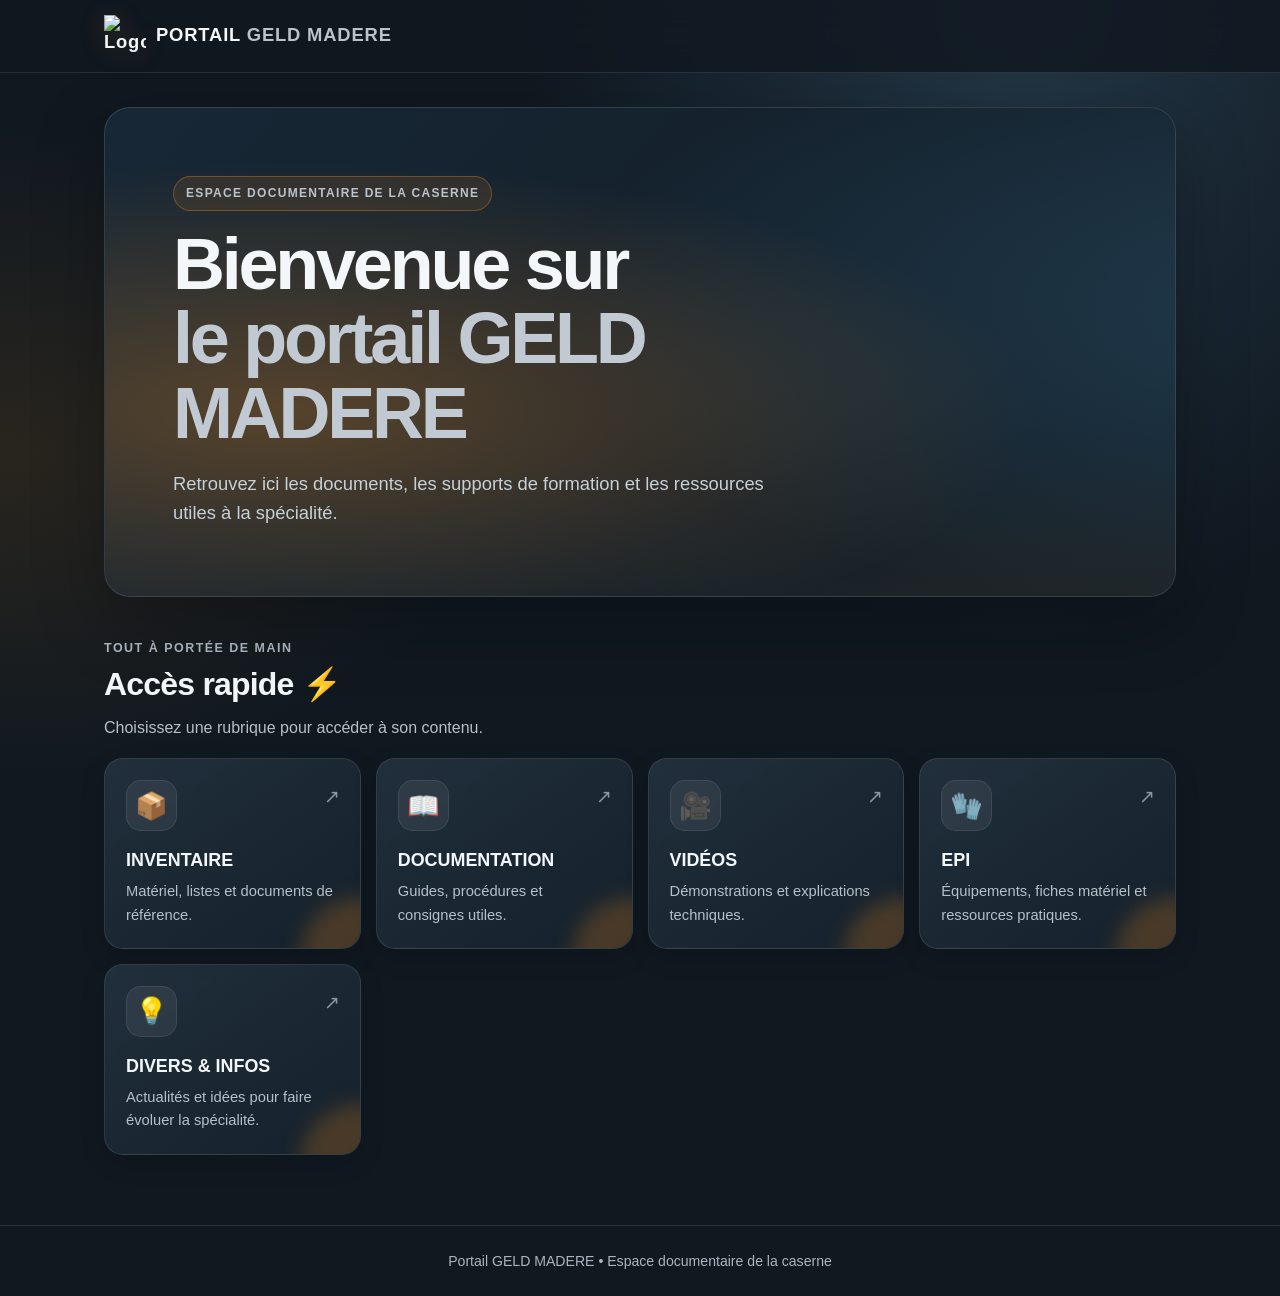
==== index.html @ 0aeb1f53 "Ajouter la page d’accueil du portail GELD" ====
<!doctype html>
<html lang="fr">
<head>
  <meta charset="utf-8">
  <meta name="viewport" content="width=device-width, initial-scale=1">
  <meta name="description" content="Portail documentaire de la spécialité GELD de la caserne.">
  <meta name="theme-color" content="#101820">
  <title>Portail GELD MADERE</title>
  <style>
    :root { --bg:#101820; --panel:#17232e; --panel2:#1d2b37; --ink:#f4f7fa; --muted:#b5c0c9; --orange:#ff941f; --line:rgba(255,255,255,.1); --glow:rgba(255,148,31,.22); }
    * { box-sizing:border-box; }
    html { scroll-behavior:smooth; }
    body { margin:0; color:var(--ink); background:radial-gradient(ellipse at 80% 0%,#233747 0,transparent 35%),radial-gradient(ellipse at 0% 35%,#29251e 0,transparent 28%),var(--bg); font:16px/1.6 -apple-system,BlinkMacSystemFont,"Segoe UI",Arial,sans-serif; }
    a { color:inherit; }
    .topbar { position:sticky; top:0; z-index:5; background:rgba(16,24,32,.82); border-bottom:1px solid var(--line); backdrop-filter:blur(14px); }
    .topbar-inner { max-width:1120px; margin:auto; padding:15px 24px; display:flex; align-items:center; justify-content:space-between; gap:24px; }
    .brand { margin:0; font-size:1.15rem; line-height:1.2; letter-spacing:.045em; font-weight:900; }
    .brand span { color:#b9c3cc; }
    .brand-mark { display:inline-block; width:42px; height:42px; margin-right:10px; object-fit:contain; vertical-align:middle; filter:drop-shadow(0 4px 12px rgba(255,148,31,.2)); }
    nav { display:flex; align-items:center; gap:8px; flex-wrap:wrap; }
    nav a { padding:8px 13px; border-radius:999px; color:var(--muted); font-size:.92rem; font-weight:700; text-decoration:none; transition:.2s; }
    nav a:hover, nav a:focus { color:var(--ink); background:rgba(255,255,255,.09); }
    main { max-width:1120px; margin:auto; padding:34px 24px 70px; }
    .hero { position:relative; isolation:isolate; overflow:hidden; padding:clamp(30px,6vw,68px); border:1px solid rgba(255,255,255,.14); border-radius:26px; background:linear-gradient(130deg,#172735,#111b24); box-shadow:0 24px 70px rgba(0,0,0,.27); }
    .hero:before { content:""; position:absolute; z-index:-1; inset:-45%; pointer-events:none; background:radial-gradient(ellipse at 27% 47%,rgba(255,148,31,.28),transparent 30%),radial-gradient(ellipse at 76% 38%,rgba(62,117,151,.4),transparent 35%),radial-gradient(ellipse at 60% 90%,rgba(255,148,31,.16),transparent 32%); background-size:120% 120%; animation:heroGlow 12s linear infinite alternate; }
    @keyframes heroGlow { from { transform:translate3d(-6%,0,0) scale(.98); } to { transform:translate3d(6%,0,0) scale(1.04); } }
    .hero-layout { position:relative; z-index:1; display:flex; align-items:center; min-height:310px; }
    .hero-content { position:relative; max-width:650px; }
    .eyebrow { display:inline-flex; align-items:center; gap:8px; margin:0 0 16px; padding:7px 12px; border:1px solid rgba(255,148,31,.32); border-radius:999px; color:#b9c3cc; background:rgba(255,148,31,.1); text-transform:uppercase; letter-spacing:.11em; font-size:.75rem; font-weight:850; }
    .hero h2 { margin:0; font-size:clamp(2.3rem,6vw,4.5rem); line-height:1.03; letter-spacing:-.045em; }
    .hero h2 span { color:#c1cad2; }
    .hero-copy { max-width:620px; margin:19px 0 0; color:#c6d0d8; font-size:clamp(1rem,2vw,1.15rem); }
    .hero-actions { display:flex; gap:12px; flex-wrap:wrap; margin-top:27px; }
    .button { display:inline-flex; align-items:center; gap:9px; padding:12px 17px; border:1px solid var(--line); border-radius:12px; font-weight:800; text-decoration:none; transition:transform .18s,box-shadow .18s,background .18s; }
    .button:hover { transform:translateY(-2px); }
    .button.primary { color:#171d23; border-color:transparent; background:linear-gradient(135deg,#ffc46c,var(--orange)); box-shadow:0 8px 24px var(--glow); }
    .button.secondary { background:rgba(255,255,255,.06); }
    .section-heading { display:flex; justify-content:space-between; align-items:end; gap:20px; margin:42px 0 18px; }
    .section-heading h2 { margin:0; font-size:clamp(1.55rem,3vw,2rem); letter-spacing:-.025em; }
    .section-heading p { margin:5px 0 0; color:var(--muted); }
    .section-kicker { color:#aeb9c3; font-size:.78rem; text-transform:uppercase; letter-spacing:.12em; font-weight:850; }
    .grid { display:grid; grid-template-columns:repeat(auto-fit,minmax(205px,1fr)); gap:15px; }
    .card { position:relative; min-height:190px; padding:21px; overflow:hidden; border:1px solid var(--line); border-radius:19px; background:linear-gradient(145deg,rgba(34,49,62,.94),rgba(22,33,44,.95)); text-decoration:none; box-shadow:0 8px 26px rgba(0,0,0,.12); transition:transform .2s,border-color .2s,box-shadow .2s; }
    .card:after { content:""; position:absolute; width:120px; height:120px; right:-60px; bottom:-70px; border-radius:50%; background:var(--glow); filter:blur(10px); transition:transform .2s; }
    .card:hover, .card:focus { transform:translateY(-5px); border-color:rgba(255,148,31,.55); box-shadow:0 15px 34px rgba(0,0,0,.25),0 0 25px rgba(255,148,31,.08); outline:none; }
    .card:hover:after { transform:scale(1.5); }
    .icon { display:grid; place-items:center; width:51px; height:51px; margin-bottom:15px; border:1px solid rgba(255,255,255,.08); border-radius:15px; background:rgba(255,255,255,.07); font-size:1.65rem; }
    .card h3 { margin:0 0 5px; font-size:1.12rem; }
    .card p { margin:0; color:var(--muted); font-size:.92rem; }
    .card-arrow { position:absolute; top:23px; right:20px; color:#8996a1; font-size:1.2rem; }
    .documents { display:grid; grid-template-columns:repeat(auto-fit,minmax(245px,1fr)); gap:14px; }
    .document { display:flex; align-items:center; gap:14px; padding:18px; border:1px solid var(--line); border-radius:16px; background:rgba(27,41,53,.88); transition:transform .18s,border-color .18s; }
    .document:hover { transform:translateY(-3px); border-color:rgba(255,148,31,.4); }
    .doc-icon { display:grid; flex:0 0 46px; place-items:center; width:46px; height:46px; border-radius:14px; background:rgba(255,148,31,.13); font-size:1.4rem; }
    .document h3 { margin:0; font-size:1rem; }
    .document p { margin:2px 0 0; color:var(--muted); font-size:.88rem; }
    .document a { margin-left:auto; color:#ffb858; font-weight:800; text-decoration:none; white-space:nowrap; }
    .document a:hover { text-decoration:underline; }
    .note { margin-top:16px; padding:13px 16px; border-left:3px solid var(--orange); border-radius:0 10px 10px 0; color:#d0d8df; background:rgba(255,148,31,.08); font-size:.9rem; }
    footer { padding:24px; border-top:1px solid var(--line); color:#aab5bf; text-align:center; font-size:.88rem; }
    footer span { color:#aeb9c3; }
    @media (max-width:700px) { .hero-layout { min-height:300px; } }
    @media (max-width:620px) {
      body { background:#101820; }
      .topbar { position:static; }
      .topbar-inner { padding:11px 16px; }
      .brand { display:flex; align-items:center; font-size:.94rem; }
      .brand-mark { width:34px; height:34px; margin-right:8px; }
      main { padding:16px 14px 38px; }
      .hero { padding:17px 16px; border-radius:15px; background:linear-gradient(90deg,rgba(14,24,33,.93),rgba(14,24,33,.78)),#182735; box-shadow:none; }
      .hero-layout { min-height:0; }
      .hero-content { max-width:100%; }
      .hero-photo { top:-23px; right:-20px; width:100%; height:calc(100% + 46px); opacity:.3; -webkit-mask-image:linear-gradient(to right,transparent 0%,#000 42%),linear-gradient(to bottom,transparent 0%,#000 12%,#000 88%,transparent 100%); mask-image:linear-gradient(to right,transparent 0%,#000 42%),linear-gradient(to bottom,transparent 0%,#000 12%,#000 88%,transparent 100%); }
      .eyebrow { margin-bottom:12px; font-size:.66rem; }
      .hero h2 { font-size:clamp(1.55rem,7.5vw,2rem); line-height:1.08; }
      .hero-copy { margin-top:8px; font-size:.88rem; line-height:1.45; }
      .hero-actions { margin-top:11px; }
      .button { padding:8px 12px; font-size:.84rem; }
      .section-heading { margin:26px 2px 12px; }
      .section-heading h2 { font-size:1.35rem; }
      .section-heading p { font-size:.88rem; }
      .section-kicker { font-size:.67rem; }
      .grid { grid-template-columns:1fr; gap:8px; }
      .card { display:grid; grid-template-columns:42px 1fr; grid-template-rows:auto auto; align-items:center; column-gap:12px; min-height:0; padding:12px 14px; border-radius:13px; background:#192630; box-shadow:none; }
      .card:after { display:none; }
      .card:hover, .card:focus { transform:none; box-shadow:none; }
      .icon { grid-column:1; grid-row:1 / span 2; width:40px; height:40px; margin:0; border-radius:12px; font-size:1.35rem; }
      .card h3 { grid-column:2; grid-row:1; align-self:end; margin:0; font-size:.98rem; }
      .card p { grid-column:2; grid-row:2; align-self:start; margin-top:2px; font-size:.81rem; }
      .card-arrow { top:50%; right:13px; transform:translateY(-50%); }
      .documents { grid-template-columns:1fr; gap:8px; }
      .document { padding:13px; border-radius:13px; background:#192630; }
      .doc-icon { flex-basis:40px; width:40px; height:40px; }
      .document h3 { font-size:.93rem; }
      .document p, .document a { font-size:.82rem; }
      .note { font-size:.82rem; }
      footer { padding:18px 14px; font-size:.8rem; }
    }
    @media (max-width:370px) { .grid { grid-template-columns:1fr; } }
    @media (prefers-reduced-motion: reduce) { *,*::before,*::after { scroll-behavior:auto !important; transition:none !important; animation:none !important; } }
  </style>
</head>
<body>
  <header class="topbar">
    <div class="topbar-inner">
      <h1 class="brand"><img class="brand-mark" src="LOGO.png" alt="Logo GELD MADERE">PORTAIL <span>GELD MADERE</span></h1>
    </div>
  </header>
  <main>
    <section class="hero" id="accueil">
      <div class="hero-layout">
        <div class="hero-content">
          <p class="eyebrow">Espace documentaire de la caserne</p>
      <h2>Bienvenue sur<br><span>le portail GELD MADERE</span></h2>
          <p class="hero-copy">Retrouvez ici les documents, les supports de formation et les ressources utiles à la spécialité.</p>
        </div>
      </div>
    </section>
    <section id="rubriques">
      <div class="section-heading"><div><div class="section-kicker">Tout à portée de main</div><h2>Accès rapide ⚡</h2><p>Choisissez une rubrique pour accéder à son contenu.</p></div></div>
      <div class="grid">
        <a class="card" href="https://docs.google.com/forms/d/e/1FAIpQLScbJ4rl3exzf2poyy066Ap8KIxtIil63gRp0yjDs76jo0G02g/viewform" target="_blank" rel="noopener noreferrer"><span class="card-arrow">↗</span><span class="icon" aria-hidden="true">📦</span><h3>INVENTAIRE</h3><p>Matériel, listes et documents de référence.</p></a>
        <a class="card" href="documentation.html"><span class="card-arrow">↗</span><span class="icon" aria-hidden="true">📖</span><h3>DOCUMENTATION</h3><p>Guides, procédures et consignes utiles.</p></a>
        <a class="card" href="videos.html"><span class="card-arrow">↗</span><span class="icon" aria-hidden="true">🎥</span><h3>VIDÉOS</h3><p>Démonstrations et explications techniques.</p></a>
        <a class="card" href="epi.html"><span class="card-arrow">↗</span><span class="icon" aria-hidden="true">🧤</span><h3>EPI</h3><p>Équipements, fiches matériel et ressources pratiques.</p></a>
        <a class="card" href="divers.html"><span class="card-arrow">↗</span><span class="icon" aria-hidden="true">💡</span><h3>DIVERS &amp; INFOS</h3><p>Actualités et idées pour faire évoluer la spécialité.</p></a>
      </div>
    </section>
  </main>
  <footer>Portail GELD MADERE <span>•</span> Espace documentaire de la caserne</footer>
</body>
</html>
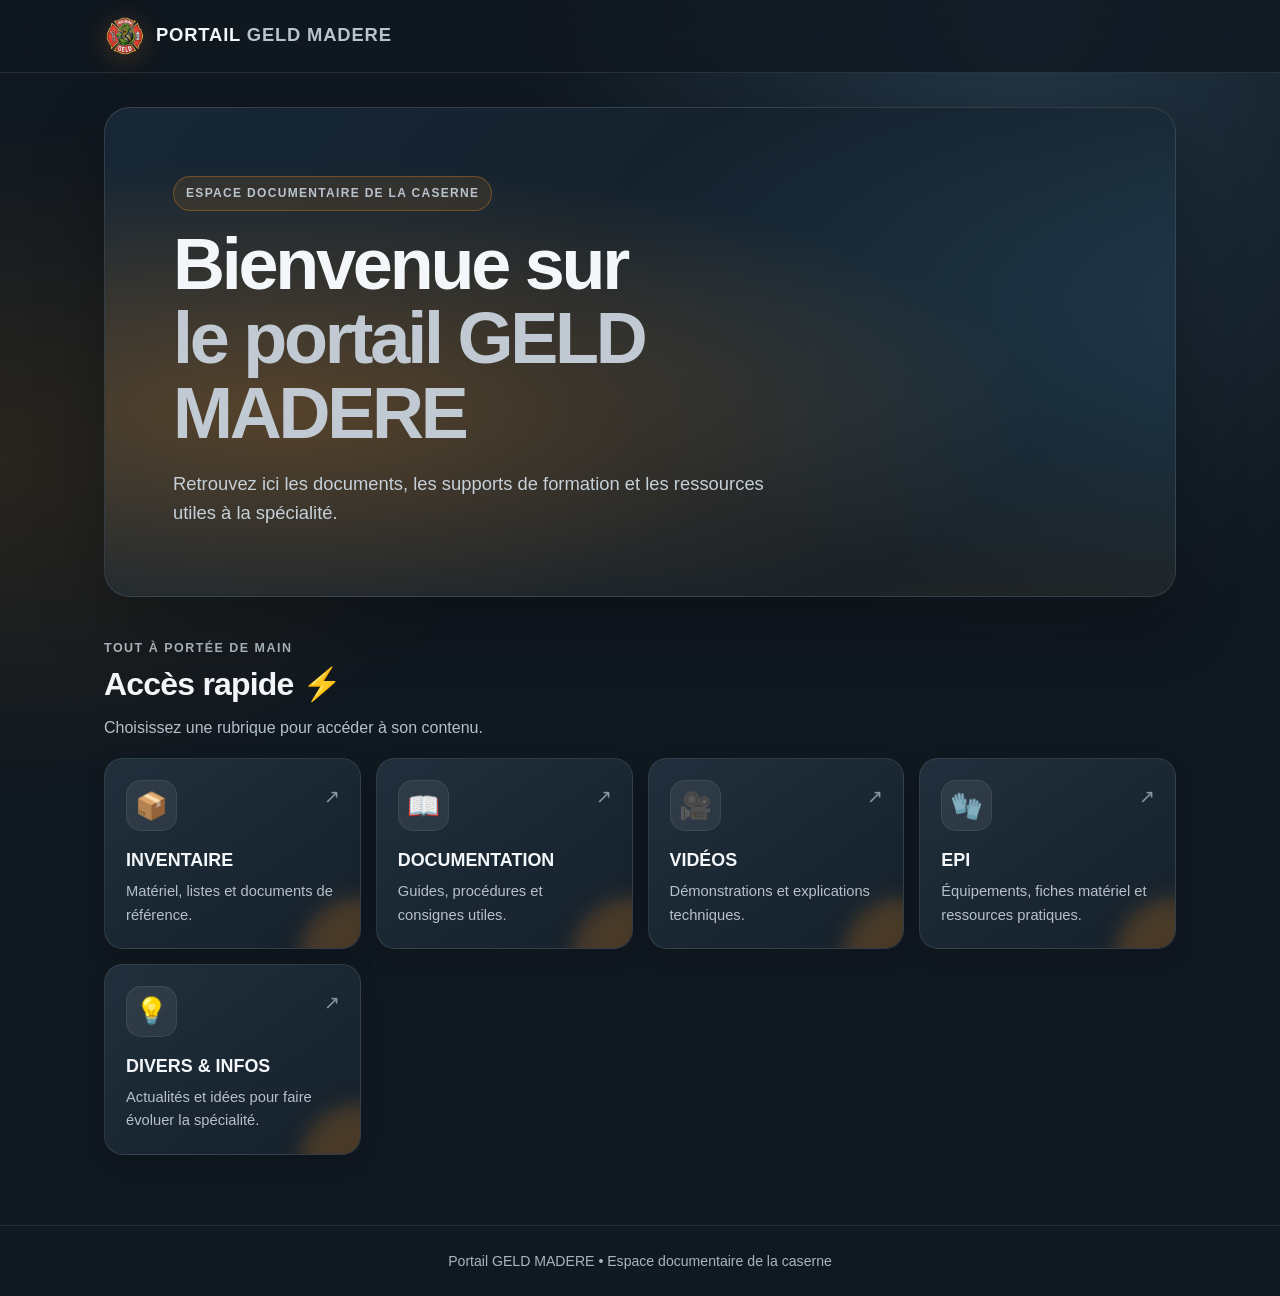
==== commit 49ccd62b: "Simplifier l’affichage mobile" ====
--- a/index.html
+++ b/index.html
@@ -67,27 +67,24 @@
       .brand { display:flex; align-items:center; font-size:.94rem; }
       .brand-mark { width:34px; height:34px; margin-right:8px; }
       main { padding:16px 14px 38px; }
-      .hero { padding:17px 16px; border-radius:15px; background:linear-gradient(90deg,rgba(14,24,33,.93),rgba(14,24,33,.78)),#182735; box-shadow:none; }
+      .hero { padding:15px 16px; border-radius:14px; background:linear-gradient(90deg,rgba(14,24,33,.93),rgba(14,24,33,.78)),#182735; box-shadow:none; }
       .hero-layout { min-height:0; }
       .hero-content { max-width:100%; }
       .hero-photo { top:-23px; right:-20px; width:100%; height:calc(100% + 46px); opacity:.3; -webkit-mask-image:linear-gradient(to right,transparent 0%,#000 42%),linear-gradient(to bottom,transparent 0%,#000 12%,#000 88%,transparent 100%); mask-image:linear-gradient(to right,transparent 0%,#000 42%),linear-gradient(to bottom,transparent 0%,#000 12%,#000 88%,transparent 100%); }
-      .eyebrow { margin-bottom:12px; font-size:.66rem; }
-      .hero h2 { font-size:clamp(1.55rem,7.5vw,2rem); line-height:1.08; }
-      .hero-copy { margin-top:8px; font-size:.88rem; line-height:1.45; }
+      .eyebrow, .hero-copy { display:none; }
+      .hero h2 { font-size:clamp(1.35rem,6vw,1.7rem); line-height:1.12; letter-spacing:-.025em; }
       .hero-actions { margin-top:11px; }
       .button { padding:8px 12px; font-size:.84rem; }
-      .section-heading { margin:26px 2px 12px; }
-      .section-heading h2 { font-size:1.35rem; }
-      .section-heading p { font-size:.88rem; }
-      .section-kicker { font-size:.67rem; }
-      .grid { grid-template-columns:1fr; gap:8px; }
-      .card { display:grid; grid-template-columns:42px 1fr; grid-template-rows:auto auto; align-items:center; column-gap:12px; min-height:0; padding:12px 14px; border-radius:13px; background:#192630; box-shadow:none; }
+      .section-heading { margin:18px 2px 9px; }
+      .section-heading h2 { font-size:1.2rem; }
+      .section-heading p, .section-kicker { display:none; }
+      .grid { grid-template-columns:1fr; gap:7px; }
+      .card { display:grid; grid-template-columns:34px 1fr; align-items:center; column-gap:10px; min-height:0; padding:10px 12px; border-radius:11px; background:#192630; box-shadow:none; }
       .card:after { display:none; }
       .card:hover, .card:focus { transform:none; box-shadow:none; }
-      .icon { grid-column:1; grid-row:1 / span 2; width:40px; height:40px; margin:0; border-radius:12px; font-size:1.35rem; }
-      .card h3 { grid-column:2; grid-row:1; align-self:end; margin:0; font-size:.98rem; }
-      .card p { grid-column:2; grid-row:2; align-self:start; margin-top:2px; font-size:.81rem; }
-      .card-arrow { top:50%; right:13px; transform:translateY(-50%); }
+      .icon { grid-column:1; grid-row:1; width:32px; height:32px; margin:0; border:0; background:transparent; font-size:1.2rem; }
+      .card h3 { grid-column:2; grid-row:1; margin:0; font-size:.92rem; }
+      .card p, .card-arrow { display:none; }
       .documents { grid-template-columns:1fr; gap:8px; }
       .document { padding:13px; border-radius:13px; background:#192630; }
       .doc-icon { flex-basis:40px; width:40px; height:40px; }
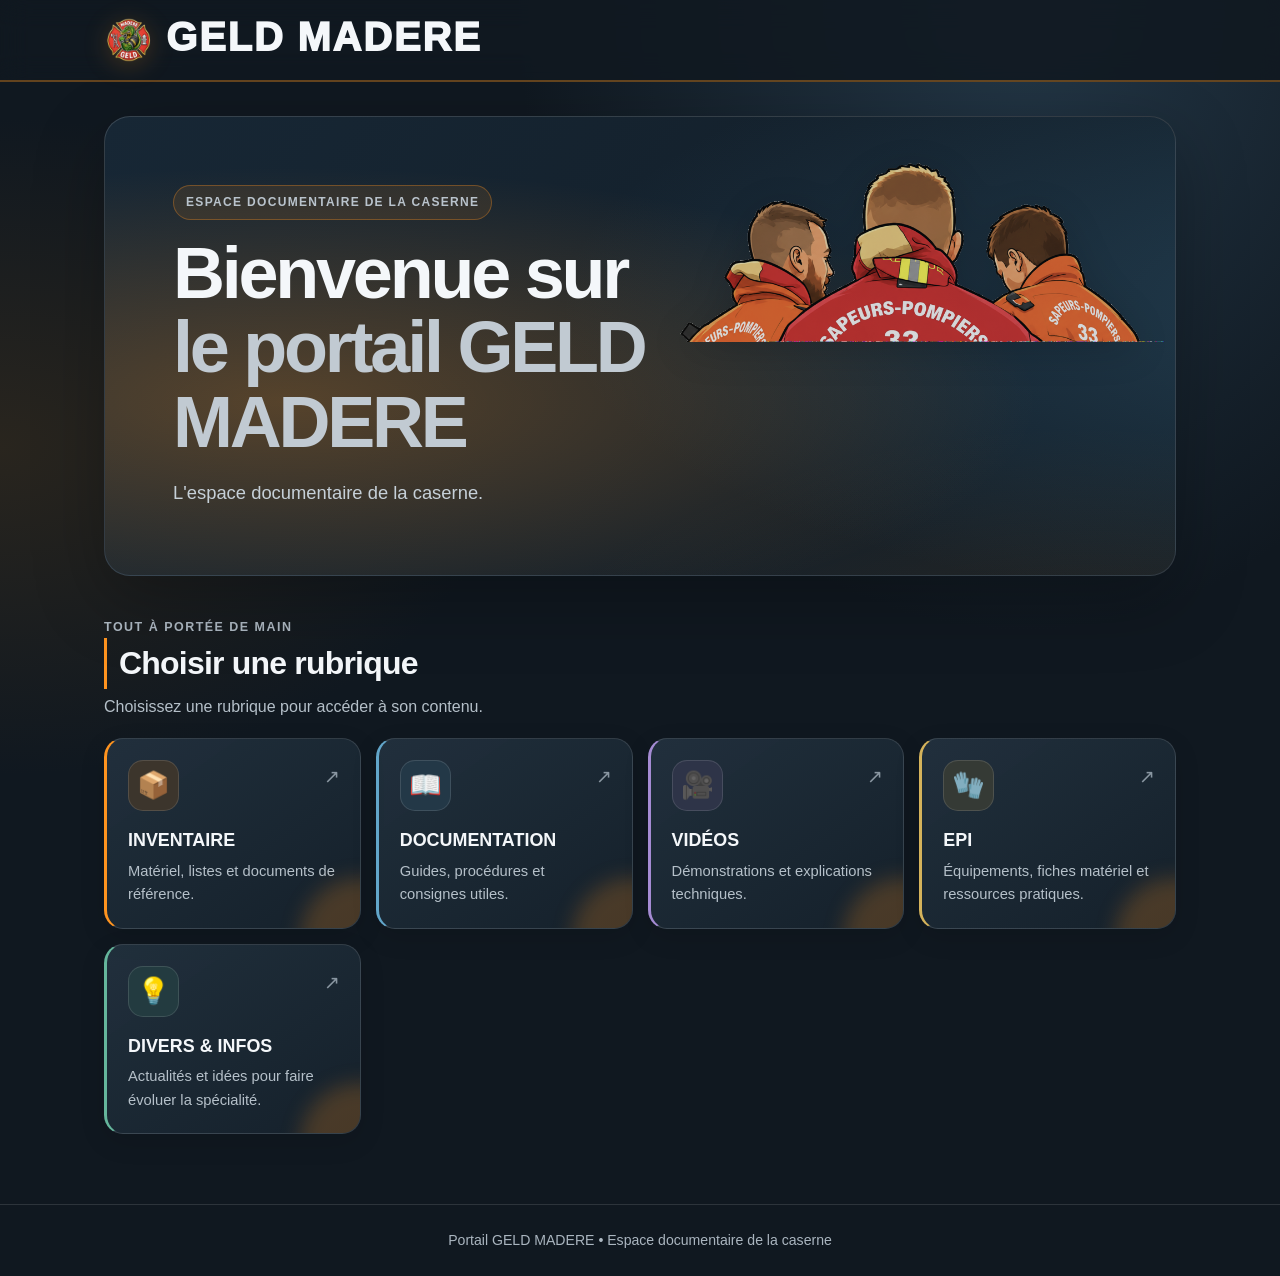
==== commit 2efdf164: "Détourer l’image et agrandir le nom GELD MADERE" ====
--- a/index.html
+++ b/index.html
@@ -5,18 +5,18 @@
   <meta name="viewport" content="width=device-width, initial-scale=1">
   <meta name="description" content="Portail documentaire de la spécialité GELD de la caserne.">
   <meta name="theme-color" content="#101820">
-  <title>Portail GELD MADERE</title>
+  <title>GELD MADERE</title>
   <style>
-    :root { --bg:#101820; --panel:#17232e; --panel2:#1d2b37; --ink:#f4f7fa; --muted:#b5c0c9; --orange:#ff941f; --line:rgba(255,255,255,.1); --glow:rgba(255,148,31,.22); }
+    :root { --bg:#101820; --panel:#17232e; --panel2:#1d2b37; --ink:#f4f7fa; --muted:#b5c0c9; --orange:#ff941f; --line:rgba(255,255,255,.12); --glow:rgba(255,148,31,.22); }
     * { box-sizing:border-box; }
     html { scroll-behavior:smooth; }
     body { margin:0; color:var(--ink); background:radial-gradient(ellipse at 80% 0%,#233747 0,transparent 35%),radial-gradient(ellipse at 0% 35%,#29251e 0,transparent 28%),var(--bg); font:16px/1.6 -apple-system,BlinkMacSystemFont,"Segoe UI",Arial,sans-serif; }
     a { color:inherit; }
-    .topbar { position:sticky; top:0; z-index:5; background:rgba(16,24,32,.82); border-bottom:1px solid var(--line); backdrop-filter:blur(14px); }
+    .topbar { position:sticky; top:0; z-index:5; background:rgba(16,24,32,.88); border-bottom:2px solid rgba(255,148,31,.35); backdrop-filter:blur(14px); }
     .topbar-inner { max-width:1120px; margin:auto; padding:15px 24px; display:flex; align-items:center; justify-content:space-between; gap:24px; }
-    .brand { margin:0; font-size:1.15rem; line-height:1.2; letter-spacing:.045em; font-weight:900; }
-    .brand span { color:#b9c3cc; }
-    .brand-mark { display:inline-block; width:42px; height:42px; margin-right:10px; object-fit:contain; vertical-align:middle; filter:drop-shadow(0 4px 12px rgba(255,148,31,.2)); }
+    .brand { margin:0; font-size:2.5rem; line-height:1.05; letter-spacing:.045em; font-weight:950; }
+    .brand span { margin-left:.3em; color:#b9c3cc; }
+    .brand-mark { display:inline-block; width:50px; height:50px; margin-right:12px; object-fit:contain; vertical-align:middle; filter:drop-shadow(0 4px 12px rgba(255,148,31,.2)); }
     nav { display:flex; align-items:center; gap:8px; flex-wrap:wrap; }
     nav a { padding:8px 13px; border-radius:999px; color:var(--muted); font-size:.92rem; font-weight:700; text-decoration:none; transition:.2s; }
     nav a:hover, nav a:focus { color:var(--ink); background:rgba(255,255,255,.09); }
@@ -24,8 +24,9 @@
     .hero { position:relative; isolation:isolate; overflow:hidden; padding:clamp(30px,6vw,68px); border:1px solid rgba(255,255,255,.14); border-radius:26px; background:linear-gradient(130deg,#172735,#111b24); box-shadow:0 24px 70px rgba(0,0,0,.27); }
     .hero:before { content:""; position:absolute; z-index:-1; inset:-45%; pointer-events:none; background:radial-gradient(ellipse at 27% 47%,rgba(255,148,31,.28),transparent 30%),radial-gradient(ellipse at 76% 38%,rgba(62,117,151,.4),transparent 35%),radial-gradient(ellipse at 60% 90%,rgba(255,148,31,.16),transparent 32%); background-size:120% 120%; animation:heroGlow 12s linear infinite alternate; }
     @keyframes heroGlow { from { transform:translate3d(-6%,0,0) scale(.98); } to { transform:translate3d(6%,0,0) scale(1.04); } }
+    .hero-art { position:absolute; z-index:0; top:50%; right:1%; width:48%; height:100%; object-fit:contain; object-position:center; transform:translateY(-50%); opacity:.82; filter:drop-shadow(0 8px 20px rgba(0,0,0,.2)); pointer-events:none; }
     .hero-layout { position:relative; z-index:1; display:flex; align-items:center; min-height:310px; }
-    .hero-content { position:relative; max-width:650px; }
+    .hero-content { position:relative; max-width:56%; }
     .eyebrow { display:inline-flex; align-items:center; gap:8px; margin:0 0 16px; padding:7px 12px; border:1px solid rgba(255,148,31,.32); border-radius:999px; color:#b9c3cc; background:rgba(255,148,31,.1); text-transform:uppercase; letter-spacing:.11em; font-size:.75rem; font-weight:850; }
     .hero h2 { margin:0; font-size:clamp(2.3rem,6vw,4.5rem); line-height:1.03; letter-spacing:-.045em; }
     .hero h2 span { color:#c1cad2; }
@@ -36,15 +37,16 @@
     .button.primary { color:#171d23; border-color:transparent; background:linear-gradient(135deg,#ffc46c,var(--orange)); box-shadow:0 8px 24px var(--glow); }
     .button.secondary { background:rgba(255,255,255,.06); }
     .section-heading { display:flex; justify-content:space-between; align-items:end; gap:20px; margin:42px 0 18px; }
-    .section-heading h2 { margin:0; font-size:clamp(1.55rem,3vw,2rem); letter-spacing:-.025em; }
+    .section-heading h2 { margin:0; padding-left:12px; border-left:3px solid #ff941f; font-size:clamp(1.55rem,3vw,2rem); letter-spacing:-.025em; }
     .section-heading p { margin:5px 0 0; color:var(--muted); }
     .section-kicker { color:#aeb9c3; font-size:.78rem; text-transform:uppercase; letter-spacing:.12em; font-weight:850; }
     .grid { display:grid; grid-template-columns:repeat(auto-fit,minmax(205px,1fr)); gap:15px; }
-    .card { position:relative; min-height:190px; padding:21px; overflow:hidden; border:1px solid var(--line); border-radius:19px; background:linear-gradient(145deg,rgba(34,49,62,.94),rgba(22,33,44,.95)); text-decoration:none; box-shadow:0 8px 26px rgba(0,0,0,.12); transition:transform .2s,border-color .2s,box-shadow .2s; }
+    .card { position:relative; min-height:190px; padding:21px; overflow:hidden; border:1px solid var(--line); border-left:3px solid var(--tile,#ff941f); border-radius:19px; background:linear-gradient(145deg,rgba(34,49,62,.94),rgba(22,33,44,.95)); text-decoration:none; box-shadow:0 8px 26px rgba(0,0,0,.12); transition:transform .2s,border-color .2s,box-shadow .2s; }
+    .card:nth-child(2) { --tile:#62a6ca; } .card:nth-child(3) { --tile:#a58bd3; } .card:nth-child(4) { --tile:#d5b35b; } .card:nth-child(5) { --tile:#65b69c; }
     .card:after { content:""; position:absolute; width:120px; height:120px; right:-60px; bottom:-70px; border-radius:50%; background:var(--glow); filter:blur(10px); transition:transform .2s; }
     .card:hover, .card:focus { transform:translateY(-5px); border-color:rgba(255,148,31,.55); box-shadow:0 15px 34px rgba(0,0,0,.25),0 0 25px rgba(255,148,31,.08); outline:none; }
     .card:hover:after { transform:scale(1.5); }
-    .icon { display:grid; place-items:center; width:51px; height:51px; margin-bottom:15px; border:1px solid rgba(255,255,255,.08); border-radius:15px; background:rgba(255,255,255,.07); font-size:1.65rem; }
+    .icon { display:grid; place-items:center; width:51px; height:51px; margin-bottom:15px; border:1px solid rgba(255,255,255,.12); border-radius:15px; background:rgba(255,148,31,.14); background:color-mix(in srgb,var(--tile,#ff941f) 16%,#17232e); font-size:1.65rem; }
     .card h3 { margin:0 0 5px; font-size:1.12rem; }
     .card p { margin:0; color:var(--muted); font-size:.92rem; }
     .card-arrow { position:absolute; top:23px; right:20px; color:#8996a1; font-size:1.2rem; }
@@ -62,36 +64,40 @@
     @media (max-width:700px) { .hero-layout { min-height:300px; } }
     @media (max-width:620px) {
       body { background:#101820; }
-      .topbar { position:static; }
-      .topbar-inner { padding:11px 16px; }
-      .brand { display:flex; align-items:center; font-size:.94rem; }
-      .brand-mark { width:34px; height:34px; margin-right:8px; }
-      main { padding:16px 14px 38px; }
-      .hero { padding:15px 16px; border-radius:14px; background:linear-gradient(90deg,rgba(14,24,33,.93),rgba(14,24,33,.78)),#182735; box-shadow:none; }
+      .topbar { position:static; background:#121c25; }
+      .topbar-inner { padding:8px 13px; }
+      .brand { display:flex; align-items:center; font-size:clamp(2rem,10vw,2.5rem); line-height:1; }
+      .brand-mark { width:44px; height:44px; margin-right:9px; }
+      main { padding:10px 12px 24px; }
+      .hero { min-height:145px; padding:15px 13px; border:1px solid rgba(255,255,255,.1); border-radius:15px; background:linear-gradient(110deg,#182630,#121c25); box-shadow:none; }
+      .hero:before { opacity:.28; }
       .hero-layout { min-height:0; }
-      .hero-content { max-width:100%; }
-      .hero-photo { top:-23px; right:-20px; width:100%; height:calc(100% + 46px); opacity:.3; -webkit-mask-image:linear-gradient(to right,transparent 0%,#000 42%),linear-gradient(to bottom,transparent 0%,#000 12%,#000 88%,transparent 100%); mask-image:linear-gradient(to right,transparent 0%,#000 42%),linear-gradient(to bottom,transparent 0%,#000 12%,#000 88%,transparent 100%); }
-      .eyebrow, .hero-copy { display:none; }
-      .hero h2 { font-size:clamp(1.35rem,6vw,1.7rem); line-height:1.12; letter-spacing:-.025em; }
+      .hero-content { max-width:67%; }
+      .hero-art { top:0; right:-14%; width:78%; height:100%; transform:none; opacity:.62; }
+      .eyebrow { display:none; }
+      .hero h2 { font-size:clamp(1.25rem,5.8vw,1.55rem); line-height:1.15; letter-spacing:-.025em; }
+      .hero h2 br { display:none; }
+      .hero-copy { margin:4px 0 0; font-size:.82rem; line-height:1.35; color:#aeb9c3; }
       .hero-actions { margin-top:11px; }
       .button { padding:8px 12px; font-size:.84rem; }
-      .section-heading { margin:18px 2px 9px; }
-      .section-heading h2 { font-size:1.2rem; }
+      .section-heading { margin:15px 1px 8px; }
+      .section-heading h2 { padding-left:9px; font-size:1rem; letter-spacing:0; }
       .section-heading p, .section-kicker { display:none; }
-      .grid { grid-template-columns:1fr; gap:7px; }
-      .card { display:grid; grid-template-columns:34px 1fr; align-items:center; column-gap:10px; min-height:0; padding:10px 12px; border-radius:11px; background:#192630; box-shadow:none; }
+      .grid { grid-template-columns:1fr; gap:6px; }
+      .card { display:grid; grid-template-columns:44px 1fr; align-items:center; column-gap:11px; min-height:74px; padding:11px 13px; border-radius:12px; background:#192630; background:linear-gradient(100deg,color-mix(in srgb,var(--tile,#ff941f) 8%,#192630),#192630 50%); box-shadow:none; }
       .card:after { display:none; }
       .card:hover, .card:focus { transform:none; box-shadow:none; }
-      .icon { grid-column:1; grid-row:1; width:32px; height:32px; margin:0; border:0; background:transparent; font-size:1.2rem; }
-      .card h3 { grid-column:2; grid-row:1; margin:0; font-size:.92rem; }
-      .card p, .card-arrow { display:none; }
+      .icon { grid-column:1; grid-row:1; width:40px; height:40px; margin:0; border:0; border-radius:11px; background:rgba(255,148,31,.14); background:color-mix(in srgb,var(--tile,#ff941f) 16%,#192630); font-size:1.45rem; }
+      .card h3 { grid-column:2; grid-row:1; margin:0; font-size:1.08rem; }
+      .card p { display:none; }
+      .card-arrow { top:50%; right:12px; transform:translateY(-50%); font-size:1rem; }
       .documents { grid-template-columns:1fr; gap:8px; }
       .document { padding:13px; border-radius:13px; background:#192630; }
       .doc-icon { flex-basis:40px; width:40px; height:40px; }
       .document h3 { font-size:.93rem; }
       .document p, .document a { font-size:.82rem; }
       .note { font-size:.82rem; }
-      footer { padding:18px 14px; font-size:.8rem; }
+      footer { display:none; }
     }
     @media (max-width:370px) { .grid { grid-template-columns:1fr; } }
     @media (prefers-reduced-motion: reduce) { *,*::before,*::after { scroll-behavior:auto !important; transition:none !important; animation:none !important; } }
@@ -100,21 +106,22 @@
 <body>
   <header class="topbar">
     <div class="topbar-inner">
-      <h1 class="brand"><img class="brand-mark" src="LOGO.png" alt="Logo GELD MADERE">PORTAIL <span>GELD MADERE</span></h1>
+      <h1 class="brand"><img class="brand-mark" src="LOGO.png" alt="Logo GELD MADERE">GELD MADERE</h1>
     </div>
   </header>
   <main>
     <section class="hero" id="accueil">
+      <img class="hero-art" src="pompiers-33.png" alt="" aria-hidden="true">
       <div class="hero-layout">
         <div class="hero-content">
           <p class="eyebrow">Espace documentaire de la caserne</p>
-      <h2>Bienvenue sur<br><span>le portail GELD MADERE</span></h2>
-          <p class="hero-copy">Retrouvez ici les documents, les supports de formation et les ressources utiles à la spécialité.</p>
+      <h2>Bienvenue sur&nbsp;<br><span>le portail GELD MADERE</span></h2>
+          <p class="hero-copy">L'espace documentaire de la caserne.</p>
         </div>
       </div>
     </section>
     <section id="rubriques">
-      <div class="section-heading"><div><div class="section-kicker">Tout à portée de main</div><h2>Accès rapide ⚡</h2><p>Choisissez une rubrique pour accéder à son contenu.</p></div></div>
+      <div class="section-heading"><div><div class="section-kicker">Tout à portée de main</div><h2>Choisir une rubrique</h2><p>Choisissez une rubrique pour accéder à son contenu.</p></div></div>
       <div class="grid">
         <a class="card" href="https://docs.google.com/forms/d/e/1FAIpQLScbJ4rl3exzf2poyy066Ap8KIxtIil63gRp0yjDs76jo0G02g/viewform" target="_blank" rel="noopener noreferrer"><span class="card-arrow">↗</span><span class="icon" aria-hidden="true">📦</span><h3>INVENTAIRE</h3><p>Matériel, listes et documents de référence.</p></a>
         <a class="card" href="documentation.html"><span class="card-arrow">↗</span><span class="icon" aria-hidden="true">📖</span><h3>DOCUMENTATION</h3><p>Guides, procédures et consignes utiles.</p></a>
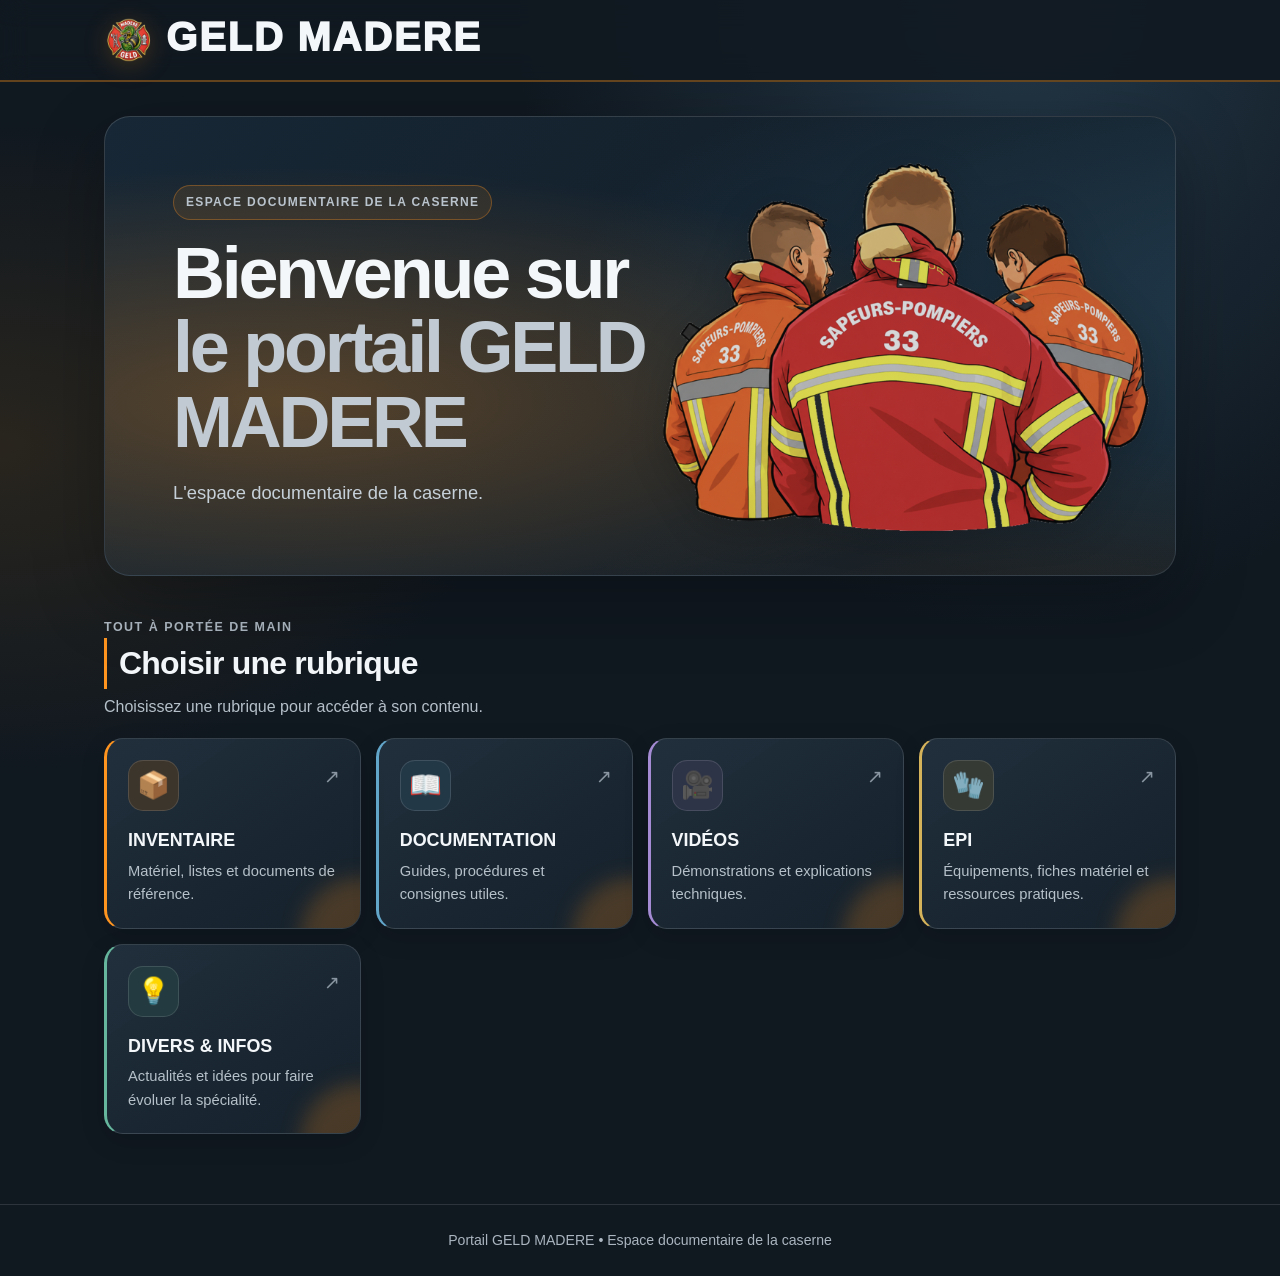
==== commit a2a89767: "Agrandir les rubriques sur téléphone" ====
--- a/index.html
+++ b/index.html
@@ -84,11 +84,11 @@
       .section-heading h2 { padding-left:9px; font-size:1rem; letter-spacing:0; }
       .section-heading p, .section-kicker { display:none; }
       .grid { grid-template-columns:1fr; gap:6px; }
-      .card { display:grid; grid-template-columns:44px 1fr; align-items:center; column-gap:11px; min-height:74px; padding:11px 13px; border-radius:12px; background:#192630; background:linear-gradient(100deg,color-mix(in srgb,var(--tile,#ff941f) 8%,#192630),#192630 50%); box-shadow:none; }
+      .card { display:grid; grid-template-columns:54px 1fr; align-content:center; align-items:center; column-gap:14px; row-gap:14px; min-height:220px; padding:22px 20px; border-radius:18px; background:#192630; background:linear-gradient(100deg,color-mix(in srgb,var(--tile,#ff941f) 10%,#192630),#192630 65%); box-shadow:none; }
       .card:after { display:none; }
       .card:hover, .card:focus { transform:none; box-shadow:none; }
-      .icon { grid-column:1; grid-row:1; width:40px; height:40px; margin:0; border:0; border-radius:11px; background:rgba(255,148,31,.14); background:color-mix(in srgb,var(--tile,#ff941f) 16%,#192630); font-size:1.45rem; }
-      .card h3 { grid-column:2; grid-row:1; margin:0; font-size:1.08rem; }
+      .icon { grid-column:1; grid-row:1; width:50px; height:50px; margin:0; border:0; border-radius:14px; background:rgba(255,148,31,.14); background:color-mix(in srgb,var(--tile,#ff941f) 16%,#192630); font-size:1.65rem; }
+      .card h3 { grid-column:2; grid-row:1; margin:0; font-size:1.25rem; }
       .card p { display:none; }
       .card-arrow { top:50%; right:12px; transform:translateY(-50%); font-size:1rem; }
       .documents { grid-template-columns:1fr; gap:8px; }
